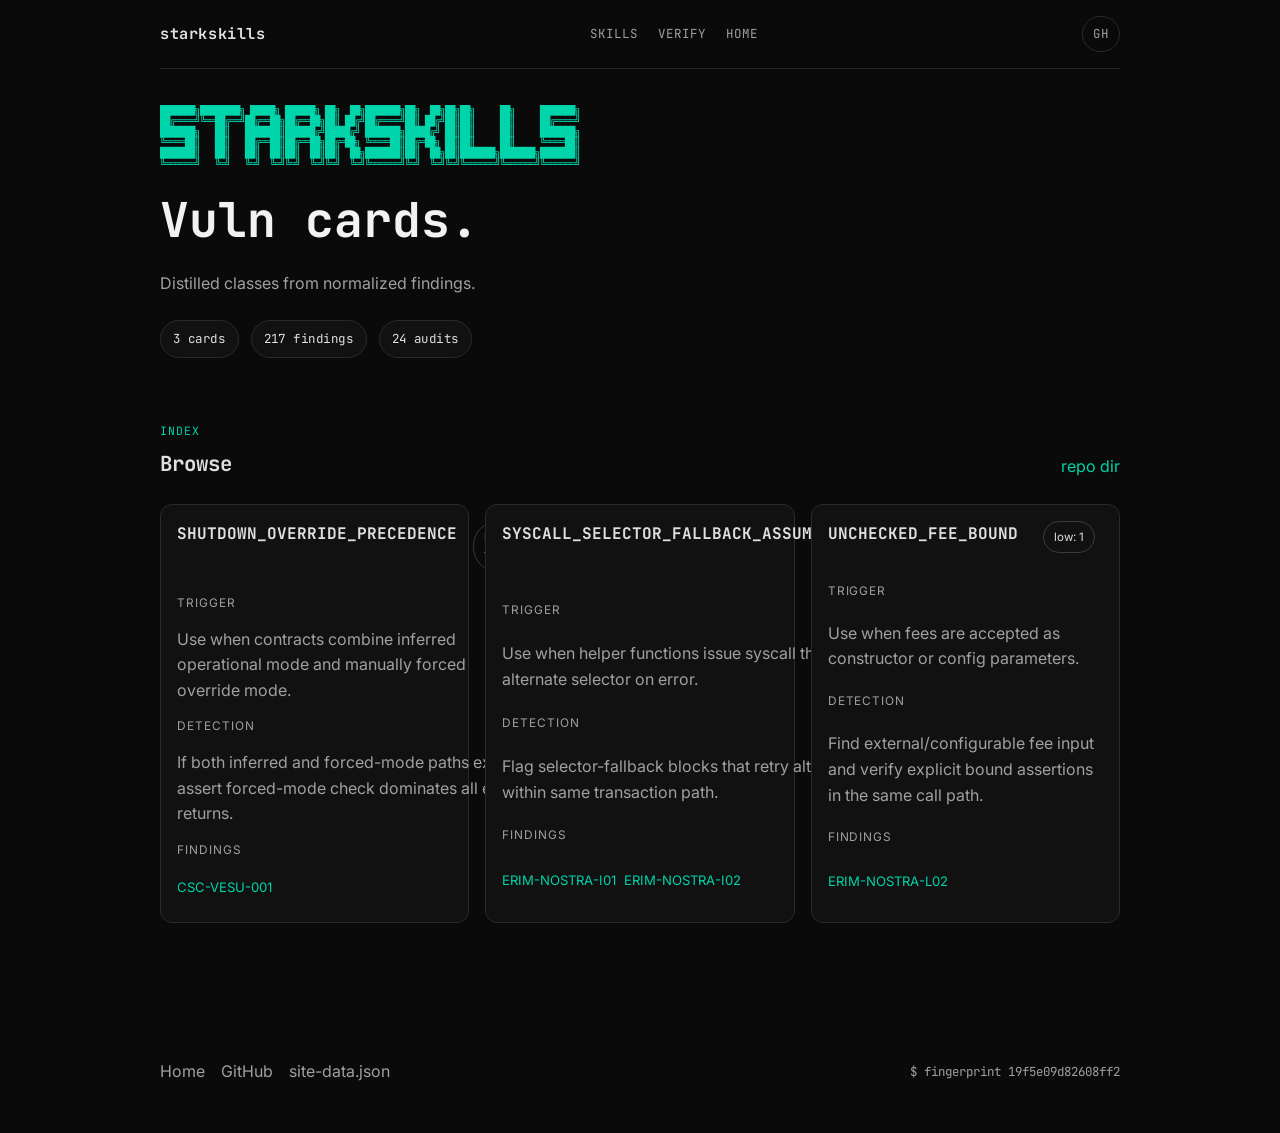
==== website/vuln-cards/index.html @ 50b77cc7 "Merge main into codex/benchmark-v050-hardening and resolve conflicts" ====
<!DOCTYPE html>
<html lang="en">
<head>
  <meta charset="utf-8" />
  <meta name="viewport" content="width=device-width, initial-scale=1" />
  <title>starkskills | vuln cards</title>
  <meta name="description" content="Distilled vulnerability cards from Starknet audit findings." />
  <meta name="theme-color" content="#0a0a0a" />
  <link rel="preconnect" href="https://fonts.googleapis.com" />
  <link rel="preconnect" href="https://fonts.gstatic.com" crossorigin />
  <link href="https://fonts.googleapis.com/css2?family=Inter:wght@400;500;600;700&family=JetBrains+Mono:wght@400;500;700;800&display=swap" rel="stylesheet" />
  <link rel="stylesheet" href="../assets/site.css" />
  <link rel="icon" href="https://starkskills.org/assets/favicon.svg" type="image/svg+xml" />
  <link rel="canonical" href="https://starkskills.org/vuln-cards/" />
  <meta property="og:url" content="https://starkskills.org/vuln-cards/" />
  <meta property="og:type" content="website" />
  <meta property="og:title" content="starkskills | vuln cards" />
  <meta property="og:description" content="Distilled vulnerability cards from Starknet audit findings." />
  <meta name="twitter:card" content="summary_large_image" />
  <meta name="twitter:title" content="starkskills | vuln cards" />
  <meta name="twitter:description" content="Distilled vulnerability cards from Starknet audit findings." />
  <meta property="og:image" content="https://starkskills.org/assets/og-card.png" />
  <meta name="twitter:image" content="https://starkskills.org/assets/og-card.png" />
</head>
<body>
  <header class="topbar">
    <a class="brand" href="../">starkskills</a>
    <nav class="site-nav" aria-label="Secondary navigation">
      <a href="../#skills">skills</a>
      <a href="../#verify">verify</a>
      <a href="../">home</a>
    </nav>
    <a class="nav-icon" href="https://github.com/keep-starknet-strange/starknet-skills/tree/main/datasets/distilled/vuln-cards" target="_blank" rel="noreferrer" aria-label="Open vulnerability cards directory">gh</a>
  </header>

  <main class="shell">
    <section class="hero reveal">
      <pre class="ascii-logo ascii-logo--small" aria-label="STARKSKILLS">███████╗████████╗ █████╗ ██████╗ ██╗  ██╗███████╗██╗  ██╗██╗██╗     ██╗     ███████╗
██╔════╝╚══██╔══╝██╔══██╗██╔══██╗██║ ██╔╝██╔════╝██║ ██╔╝██║██║     ██║     ██╔════╝
███████╗   ██║   ███████║██████╔╝█████╔╝ ███████╗█████╔╝ ██║██║     ██║     ███████╗
╚════██║   ██║   ██╔══██║██╔══██╗██╔═██╗ ╚════██║██╔═██╗ ██║██║     ██║     ╚════██║
███████║   ██║   ██║  ██║██║  ██║██║  ██╗███████║██║  ██╗██║███████╗███████╗███████║
╚══════╝   ╚═╝   ╚═╝  ╚═╝╚═╝  ╚═╝╚═╝  ╚═╝╚══════╝╚═╝  ╚═╝╚═╝╚══════╝╚══════╝╚══════╝</pre>
      <h1>Vuln cards.</h1>
      <p class="hero-copy">Distilled classes from normalized findings.</p>
      <div class="stats-bar">
        <span class="stat-pill">3 cards</span>
        <span class="stat-pill">217 findings</span>
        <span class="stat-pill">24 audits</span>
      </div>
    </section>

    <section class="section reveal">
      <div class="section-head">
        <div>
          <p class="section-kicker">Index</p>
          <h2>Browse</h2>
        </div>
        <a href="https://github.com/keep-starknet-strange/starknet-skills/tree/main/datasets/distilled/vuln-cards" target="_blank" rel="noreferrer">repo dir</a>
      </div>
      <div class="vuln-grid">
        <article class="vuln-card reveal"><div class="vuln-head"><h3><a href="https://github.com/keep-starknet-strange/starknet-skills/blob/main/datasets/distilled/vuln-cards/SHUTDOWN_OVERRIDE_PRECEDENCE.md" target="_blank" rel="noreferrer">SHUTDOWN_OVERRIDE_PRECEDENCE</a></h3><div><span class="pill">high: 1</span></div></div><p class="meta-label">Trigger</p><p>Use when contracts combine inferred operational mode and manually forced override mode.</p><p class="meta-label">Detection</p><p>If both inferred and forced-mode paths exist, assert forced-mode check dominates all early returns.</p><p class="meta-label">Findings</p><div><a class="finding-link" href="https://github.com/keep-starknet-strange/starknet-skills/search?q=CSC-VESU-001" target="_blank" rel="noreferrer">CSC-VESU-001</a></div></article>
<article class="vuln-card reveal"><div class="vuln-head"><h3><a href="https://github.com/keep-starknet-strange/starknet-skills/blob/main/datasets/distilled/vuln-cards/SYSCALL_SELECTOR_FALLBACK_ASSUMPTION.md" target="_blank" rel="noreferrer">SYSCALL_SELECTOR_FALLBACK_ASSUMPTION</a></h3><div><span class="pill">info: 2</span></div></div><p class="meta-label">Trigger</p><p>Use when helper functions issue syscall then fallback to alternate selector on error.</p><p class="meta-label">Detection</p><p>Flag selector-fallback blocks that retry alternate selector within same transaction path.</p><p class="meta-label">Findings</p><div><a class="finding-link" href="https://github.com/keep-starknet-strange/starknet-skills/search?q=ERIM-NOSTRA-I01" target="_blank" rel="noreferrer">ERIM-NOSTRA-I01</a><a class="finding-link" href="https://github.com/keep-starknet-strange/starknet-skills/search?q=ERIM-NOSTRA-I02" target="_blank" rel="noreferrer">ERIM-NOSTRA-I02</a></div></article>
<article class="vuln-card reveal"><div class="vuln-head"><h3><a href="https://github.com/keep-starknet-strange/starknet-skills/blob/main/datasets/distilled/vuln-cards/UNCHECKED_FEE_BOUND.md" target="_blank" rel="noreferrer">UNCHECKED_FEE_BOUND</a></h3><div><span class="pill">low: 1</span></div></div><p class="meta-label">Trigger</p><p>Use when fees are accepted as constructor or config parameters.</p><p class="meta-label">Detection</p><p>Find external/configurable fee input and verify explicit bound assertions in the same call path.</p><p class="meta-label">Findings</p><div><a class="finding-link" href="https://github.com/keep-starknet-strange/starknet-skills/search?q=ERIM-NOSTRA-L02" target="_blank" rel="noreferrer">ERIM-NOSTRA-L02</a></div></article>
      </div>
    </section>
  </main>

  <footer class="footer">
    <div class="footer-links">
      <a href="../">Home</a>
      <a href="https://github.com/keep-starknet-strange/starknet-skills" target="_blank" rel="noreferrer">GitHub</a>
      <a href="../data/site-data.json">site-data.json</a>
    </div>
    <div class="fingerprint">$ fingerprint 19f5e09d82608ff2</div>
  </footer>

  <script>
(() => {
  const prefersReducedMotion = window.matchMedia('(prefers-reduced-motion: reduce)').matches;

  const setCopied = (button) => {
    const previous = button.textContent;
    button.textContent = 'copied';
    button.classList.add('is-copied');
    window.setTimeout(() => {
      button.textContent = previous;
      button.classList.remove('is-copied');
    }, 2000);
  };

  document.addEventListener('click', async (event) => {
    const copyButton = event.target.closest('.copy-button');
    if (copyButton) {
      const text = copyButton.getAttribute('data-copy');
      if (text) {
        try {
          await navigator.clipboard.writeText(text);
          setCopied(copyButton);
        } catch (_error) {
          copyButton.textContent = 'failed';
          window.setTimeout(() => {
            copyButton.textContent = copyButton.classList.contains('icon-button') ? 'cp' : 'copy';
          }, 1500);
        }
      }
      return;
    }

    const card = event.target.closest('.module-card[data-href]');
    if (card && !event.target.closest('a, button')) {
      const href = card.getAttribute('data-href');
      if (href) {
        window.open(href, '_blank', 'noopener,noreferrer');
      }
    }
  });

  if (prefersReducedMotion) {
    document.querySelectorAll('.reveal').forEach((element) => element.classList.add('is-visible'));
    return;
  }

  const revealObserver = new IntersectionObserver((entries) => {
    entries.forEach((entry) => {
      if (!entry.isIntersecting) return;
      entry.target.classList.add('is-visible');
      revealObserver.unobserve(entry.target);
    });
  }, { threshold: 0.12, rootMargin: '0px 0px -40px 0px' });

  document.querySelectorAll('.reveal').forEach((element) => revealObserver.observe(element));

  const countObserver = new IntersectionObserver((entries) => {
    entries.forEach((entry) => {
      if (!entry.isIntersecting) return;
      const element = entry.target;
      const target = Number(element.getAttribute('data-value'));
      if (!Number.isFinite(target)) {
        countObserver.unobserve(element);
        return;
      }
      const decimals = String(target).includes('.') ? 1 : 0;
      const duration = 450;
      const start = performance.now();
      const tick = (now) => {
        const progress = Math.min((now - start) / duration, 1);
        const value = target * progress;
        element.textContent = value.toFixed(decimals);
        if (progress < 1) {
          requestAnimationFrame(tick);
        } else {
          element.textContent = target.toFixed(decimals);
        }
      };
      requestAnimationFrame(tick);
      countObserver.unobserve(element);
    });
  }, { threshold: 0.3 });

  document.querySelectorAll('.count-up[data-value]').forEach((element) => countObserver.observe(element));
})();
</script>
</body>
</html>
---- website/assets/site.css ----
:root {
  --bg: #0a0a0a;
  --panel: #111111;
  --panel-2: #151515;
  --panel-3: #1a1a1a;
  --text: #e0e0e0;
  --muted: #a0a0a0;
  --border: #2a2a2a;
  --border-strong: #3a3a3a;
  --accent: #00d4aa;
  --accent-soft: rgba(0, 212, 170, 0.12);
  --ok: #35d07f;
  --focus: rgba(0, 212, 170, 0.28);
  --shadow: 0 18px 32px rgba(0, 0, 0, 0.24);
  --radius: 12px;
  --radius-sm: 8px;
  --container: 960px;
}

* {
  box-sizing: border-box;
}

html {
  scroll-behavior: smooth;
}

body {
  margin: 0;
  min-height: 100vh;
  background: var(--bg);
  color: var(--text);
  font-family: Inter, system-ui, sans-serif;
  line-height: 1.6;
}

::selection {
  background: var(--accent-soft);
}

img,
svg {
  display: block;
  max-width: 100%;
}

pre,
code,
.brand,
.site-nav a,
.stat-pill,
.section-kicker,
.status,
.module-sigil,
.icon-button,
.copy-button,
.fingerprint,
.workflow li,
.score-metric strong,
.ascii-logo,
.step-index,
.step-stat,
.verify-name,
.verify-meta,
.nav-icon {
  font-family: "JetBrains Mono", "Fira Code", monospace;
}

h1,
h2,
h3,
p,
ul {
  margin: 0;
}

a,
button {
  cursor: pointer;
}

a {
  color: var(--accent);
  text-decoration: none;
}

a:hover {
  color: #7cecd7;
}

a:focus-visible,
button:focus-visible {
  outline: none;
  box-shadow: 0 0 0 3px var(--focus);
  border-radius: 10px;
}

.topbar,
.shell,
.footer {
  width: min(var(--container), calc(100% - 32px));
  margin: 0 auto;
}

.topbar {
  position: sticky;
  top: 0;
  z-index: 20;
  display: grid;
  grid-template-columns: auto 1fr auto;
  gap: 16px;
  align-items: center;
  padding: 16px 0;
  backdrop-filter: blur(12px);
  background: rgba(10, 10, 10, 0.8);
  border-bottom: 1px solid rgba(42, 42, 42, 0.9);
}

.brand {
  color: var(--text);
  font-size: 0.95rem;
  font-weight: 700;
  letter-spacing: 0.04em;
  text-transform: lowercase;
}

.site-nav {
  display: flex;
  justify-content: center;
  gap: 20px;
  flex-wrap: wrap;
}

.site-nav a,
.nav-icon {
  color: var(--muted);
  font-size: 0.78rem;
  text-transform: uppercase;
  letter-spacing: 0.08em;
}

.nav-icon {
  border: 1px solid var(--border);
  border-radius: 999px;
  padding: 7px 10px;
}

.shell {
  padding: 36px 0 72px;
}

.hero,
.section {
  margin-bottom: 64px;
}

.hero {
  display: grid;
  gap: 24px;
}

.ascii-logo {
  max-width: 100%;
  overflow-x: auto;
  padding: 0;
  border: 0;
  border-radius: 0;
  background: transparent;
  color: var(--accent);
  font-size: 11px;
  line-height: 1.2;
  box-shadow: none;
}

.ascii-logo--small {
  font-size: 9px;
}

.hero h1 {
  max-width: 18ch;
  font-size: clamp(2rem, 5vw, 3rem);
  line-height: 1.1;
  color: #f2f2f2;
  font-family: "JetBrains Mono", "Fira Code", monospace;
}

.hero-copy,
.section-copy,
.section-note,
.command-head p,
.pipeline-step p,
.module-card p,
.vuln-card p {
  color: var(--muted);
}

.stats-bar {
  display: flex;
  flex-wrap: wrap;
  gap: 12px;
}

.stat-pill {
  display: inline-flex;
  align-items: center;
  min-height: 34px;
  padding: 8px 12px;
  border: 1px solid var(--border);
  border-radius: 999px;
  background: var(--panel);
  color: var(--text);
  font-size: 0.78rem;
  letter-spacing: 0.04em;
}

.hero-install {
  display: grid;
  gap: 16px;
}

.command-stack {
  display: grid;
  gap: 16px;
}

.command-card,
.module-card,
.pipeline-step,
.vuln-card,
.verify-link,
.score-metric,
.workflow li {
  border: 1px solid var(--border);
  border-radius: var(--radius);
  background: var(--panel);
}

.command-card {
  padding: 18px;
}

.command-card--primary {
  background: var(--panel-2);
  border-color: var(--border-strong);
}

.command-head,
.section-head,
.module-head,
.vuln-head {
  display: flex;
  align-items: flex-start;
  justify-content: space-between;
  gap: 16px;
}

.command-head {
  margin-bottom: 14px;
}

.command-head h2,
.section-head h2,
.module-card h3,
.vuln-card h3,
.pipeline-step h3 {
  font-family: "JetBrains Mono", "Fira Code", monospace;
}

.command-head h2 {
  font-size: 1rem;
  color: var(--accent);
}

.command-head p {
  margin-top: 4px;
  font-size: 0.94rem;
}

pre {
  margin: 0;
  padding: 16px;
  border: 1px solid var(--border);
  border-radius: 8px;
  background: var(--panel-3);
  overflow-x: auto;
  scrollbar-width: thin;
  scrollbar-color: var(--border-strong) var(--panel-3);
}

pre::-webkit-scrollbar {
  height: 8px;
}

pre::-webkit-scrollbar-thumb {
  background: var(--border-strong);
  border-radius: 999px;
}

code {
  font-family: "JetBrains Mono", "Fira Code", monospace;
  font-size: 0.84rem;
  color: var(--text);
}

.copy-button,
.icon-button,
.inline-copy {
  border: 1px solid var(--border-strong);
  border-radius: 8px;
  background: transparent;
  color: var(--accent);
  padding: 9px 12px;
  font-size: 0.76rem;
  line-height: 1;
  text-transform: lowercase;
}

.copy-button:hover,
.icon-button:hover,
.inline-copy:hover,
.nav-icon:hover {
  border-color: var(--accent);
  background: var(--accent-soft);
}

.copy-button.is-copied {
  color: var(--ok);
  border-color: var(--ok);
}

.section {
  display: grid;
  gap: 24px;
}

.section-card {
  padding: 20px;
  border: 1px solid var(--border);
  border-radius: var(--radius);
  background: var(--panel);
  box-shadow: var(--shadow);
}

.section-head {
  align-items: flex-end;
  gap: 20px;
}

.section-kicker {
  margin-bottom: 6px;
  font-size: 0.72rem;
  text-transform: uppercase;
  letter-spacing: 0.08em;
  color: var(--accent);
}

.section-head h2 {
  font-size: 1.3rem;
}

.section-links {
  display: flex;
  flex-wrap: wrap;
  gap: 12px;
}

.workflow {
  display: grid;
  grid-template-columns: repeat(4, minmax(0, 1fr));
  gap: 12px;
  padding: 0;
  list-style: none;
}

.workflow li {
  display: grid;
  gap: 8px;
  padding: 16px;
  color: var(--text);
}

.workflow li span {
  color: var(--accent);
  font-size: 0.78rem;
}

.module-grid,
.vuln-grid,
.verify-grid {
  display: grid;
  grid-template-columns: repeat(auto-fill, minmax(280px, 1fr));
  gap: 16px;
}

.module-card,
.vuln-card {
  position: relative;
  display: grid;
  gap: 14px;
  padding: 16px;
  transition: transform 180ms ease, border-color 180ms ease, background 180ms ease;
}

.module-card[data-href] {
  cursor: pointer;
}

.module-card:hover,
.vuln-card:hover {
  transform: translateY(-2px);
  border-color: var(--accent);
  background: #131313;
}

.module-sigil {
  display: inline-flex;
  align-items: center;
  justify-content: center;
  min-width: 52px;
  height: 28px;
  border: 1px solid var(--border-strong);
  border-radius: 999px;
  font-size: 0.72rem;
  color: var(--accent);
}

.status {
  border: 1px solid var(--ok);
  border-radius: 999px;
  padding: 4px 8px;
  color: var(--ok);
  font-size: 0.66rem;
  letter-spacing: 0.08em;
  text-transform: uppercase;
  background: transparent;
}

.module-card h3,
.vuln-card h3 {
  font-size: 1rem;
}

.module-card h3 a,
.vuln-card h3 a {
  color: var(--text);
}

.module-card h3 a:hover,
.vuln-card h3 a:hover {
  color: var(--accent);
}

.module-actions {
  display: flex;
  gap: 10px;
  flex-wrap: wrap;
}

.pipeline-grid {
  display: grid;
  grid-template-columns: repeat(5, minmax(0, 1fr));
  gap: 14px;
}

.pipeline-step {
  position: relative;
  padding: 18px 16px;
}

.pipeline-step:not(:last-child)::after {
  content: "";
  position: absolute;
  top: 34px;
  right: -12px;
  width: 18px;
  height: 1px;
  background: var(--accent);
}

.pipeline-step:not(:last-child)::before {
  content: ">";
  position: absolute;
  top: 23px;
  right: -12px;
  color: var(--accent);
  font-family: "JetBrains Mono", "Fira Code", monospace;
  font-size: 0.78rem;
  line-height: 1;
}

.step-index {
  color: var(--accent);
  font-size: 0.76rem;
  margin-bottom: 10px;
}

.pipeline-step h3 {
  font-size: 0.92rem;
  text-transform: uppercase;
  letter-spacing: 0.06em;
}

.step-stat {
  margin: 12px 0 8px;
  font-size: 1.65rem;
  line-height: 1;
  color: var(--text);
}

.pipeline-step p {
  font-size: 0.9rem;
}

.score-grid {
  display: grid;
  grid-template-columns: repeat(3, minmax(0, 1fr));
  gap: 16px;
}

.score-metric {
  position: relative;
  padding: 20px 18px;
}

.score-metric p {
  margin-bottom: 10px;
  color: var(--muted);
  font-size: 0.8rem;
  text-transform: uppercase;
  letter-spacing: 0.08em;
}

.score-metric strong {
  font-size: clamp(2rem, 5vw, 3rem);
  line-height: 1;
}

.metric-ok {
  position: absolute;
  top: 18px;
  right: 18px;
  width: 10px;
  height: 10px;
  border-radius: 999px;
  background: var(--ok);
  box-shadow: 0 0 0 5px rgba(53, 208, 127, 0.12);
}

.verify-link {
  display: grid;
  gap: 6px;
  padding: 14px 16px;
  color: var(--text);
  transition: border-color 180ms ease, transform 180ms ease;
}

.verify-link:hover {
  transform: translateY(-2px);
  border-color: var(--accent);
}

.verify-name {
  color: var(--accent);
  font-size: 0.84rem;
  text-transform: uppercase;
  letter-spacing: 0.08em;
}

.verify-meta {
  color: var(--muted);
  font-size: 0.78rem;
}

.meta-label {
  color: var(--accent);
  font-size: 0.74rem;
  text-transform: uppercase;
  letter-spacing: 0.08em;
}

.pill {
  display: inline-flex;
  align-items: center;
  margin: 0 8px 8px 0;
  padding: 6px 10px;
  border: 1px solid var(--border-strong);
  border-radius: 999px;
  background: transparent;
  color: var(--text);
  font-size: 0.72rem;
}

.pill-muted,
.muted {
  color: var(--muted);
}

.finding-link {
  display: inline-flex;
  margin: 0 8px 8px 0;
  color: var(--accent);
  font-size: 0.82rem;
}

.footer {
  display: flex;
  justify-content: space-between;
  align-items: center;
  gap: 16px;
  padding: 0 0 48px;
}

.footer-links {
  display: flex;
  gap: 16px;
  flex-wrap: wrap;
}

.footer-links a {
  color: var(--muted);
}

.fingerprint {
  color: var(--muted);
  font-size: 0.78rem;
}

.reveal {
  opacity: 0;
  transform: translateY(10px);
  transition: opacity 220ms ease, transform 220ms ease;
}

.reveal.is-visible {
  opacity: 1;
  transform: translateY(0);
}

@media (max-width: 920px) {
  .pipeline-grid,
  .score-grid,
  .workflow {
    grid-template-columns: repeat(2, minmax(0, 1fr));
  }

  .pipeline-step:not(:last-child)::after {
    display: none;
  }

  .pipeline-step:not(:last-child)::before {
    display: none;
  }
}

@media (max-width: 720px) {
  .topbar {
    grid-template-columns: 1fr;
    justify-items: start;
  }

  .site-nav {
    justify-content: flex-start;
  }

  .shell {
    padding-top: 28px;
  }

  .hero,
  .section {
    margin-bottom: 48px;
  }

  .ascii-logo {
    font-size: 8px;
  }

  .workflow,
  .pipeline-grid,
  .score-grid,
  .module-grid,
  .vuln-grid,
  .verify-grid {
    grid-template-columns: 1fr;
  }

  .command-head,
  .section-head,
  .vuln-head,
  .footer {
    flex-direction: column;
    align-items: flex-start;
  }
}

@media (prefers-reduced-motion: reduce) {
  html {
    scroll-behavior: auto;
  }

  .reveal {
    opacity: 1;
    transform: none;
    transition: none;
  }

  .module-card,
  .vuln-card,
  .verify-link {
    transition: none;
  }
}
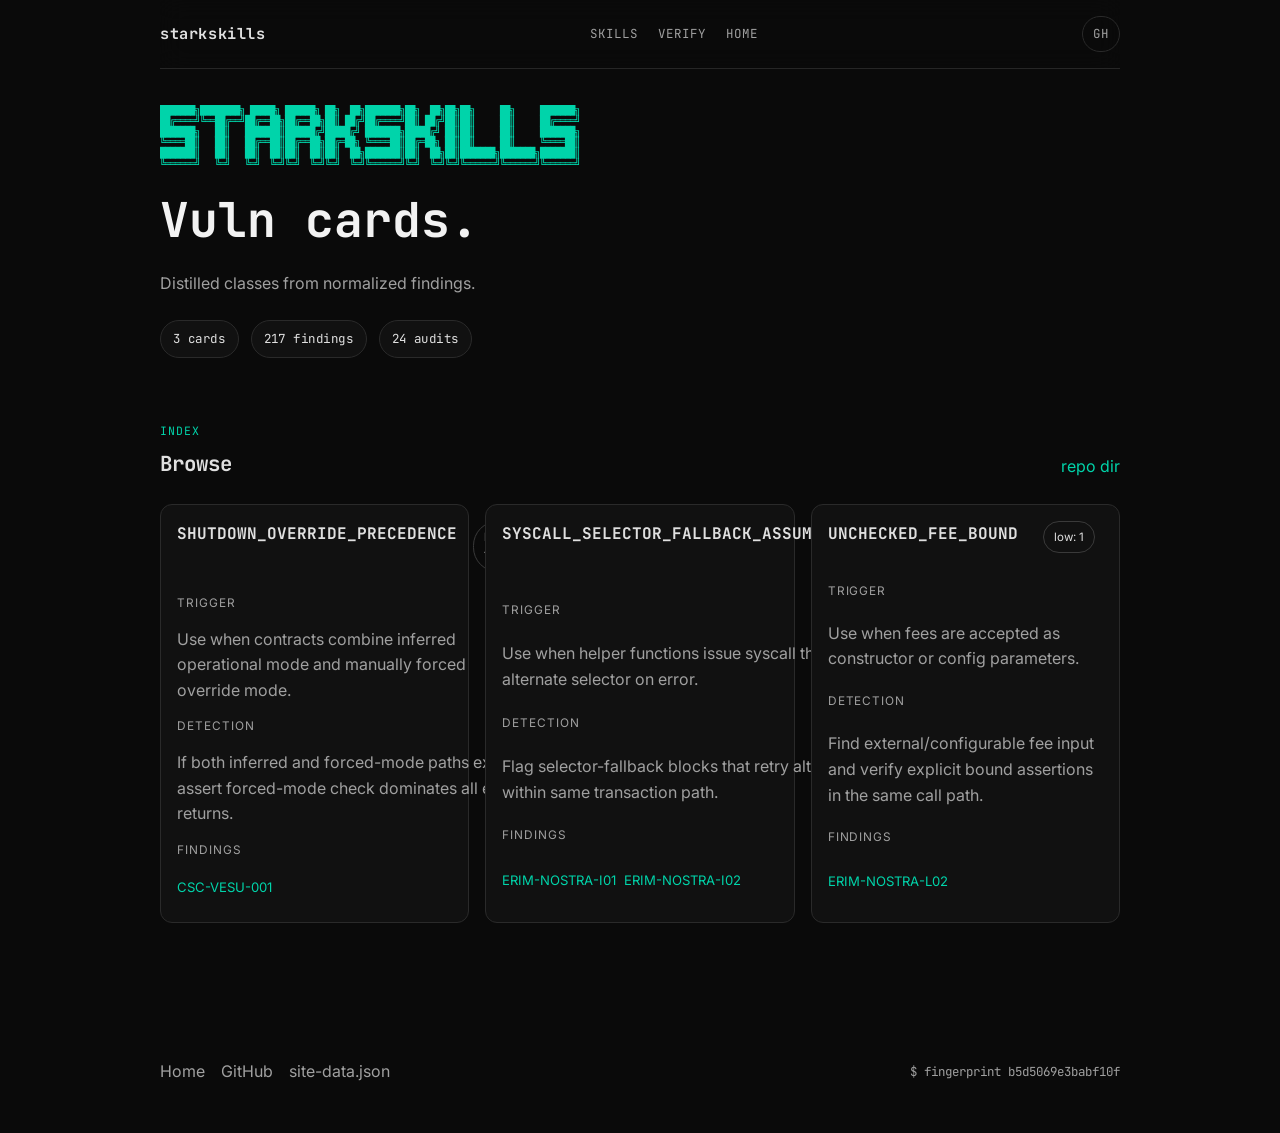
==== commit 724b1240: "chore(site): refresh generated snapshots after benchmark expansion" ====
--- a/website/vuln-cards/index.html
+++ b/website/vuln-cards/index.html
@@ -72,7 +72,7 @@
       <a href="https://github.com/keep-starknet-strange/starknet-skills" target="_blank" rel="noreferrer">GitHub</a>
       <a href="../data/site-data.json">site-data.json</a>
     </div>
-    <div class="fingerprint">$ fingerprint 19f5e09d82608ff2</div>
+    <div class="fingerprint">$ fingerprint b5d5069e3babf10f</div>
   </footer>
 
   <script>
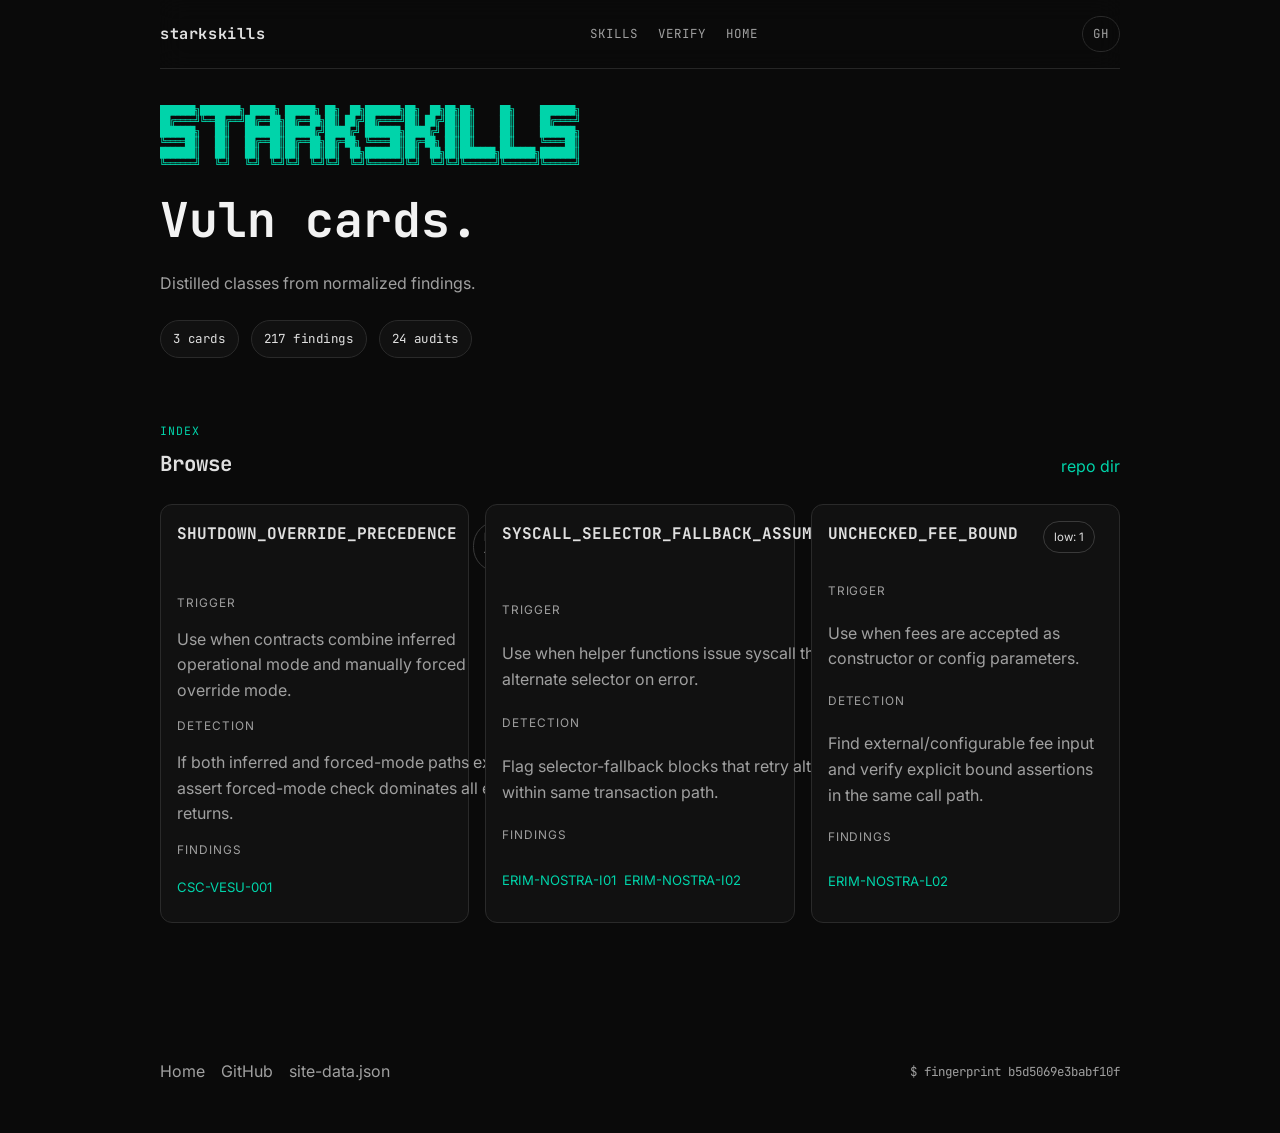
==== commit dadf5de5: "fix: preserve scorecard metric precision in animated site counters" ====
--- a/website/vuln-cards/index.html
+++ b/website/vuln-cards/index.html
@@ -140,7 +140,8 @@
         countObserver.unobserve(element);
         return;
       }
-      const decimals = String(target).includes('.') ? 1 : 0;
+      const parsedDecimals = Number(element.getAttribute('data-decimals') ?? 0);
+      const decimals = Number.isFinite(parsedDecimals) && parsedDecimals >= 0 ? parsedDecimals : 0;
       const duration = 450;
       const start = performance.now();
       const tick = (now) => {
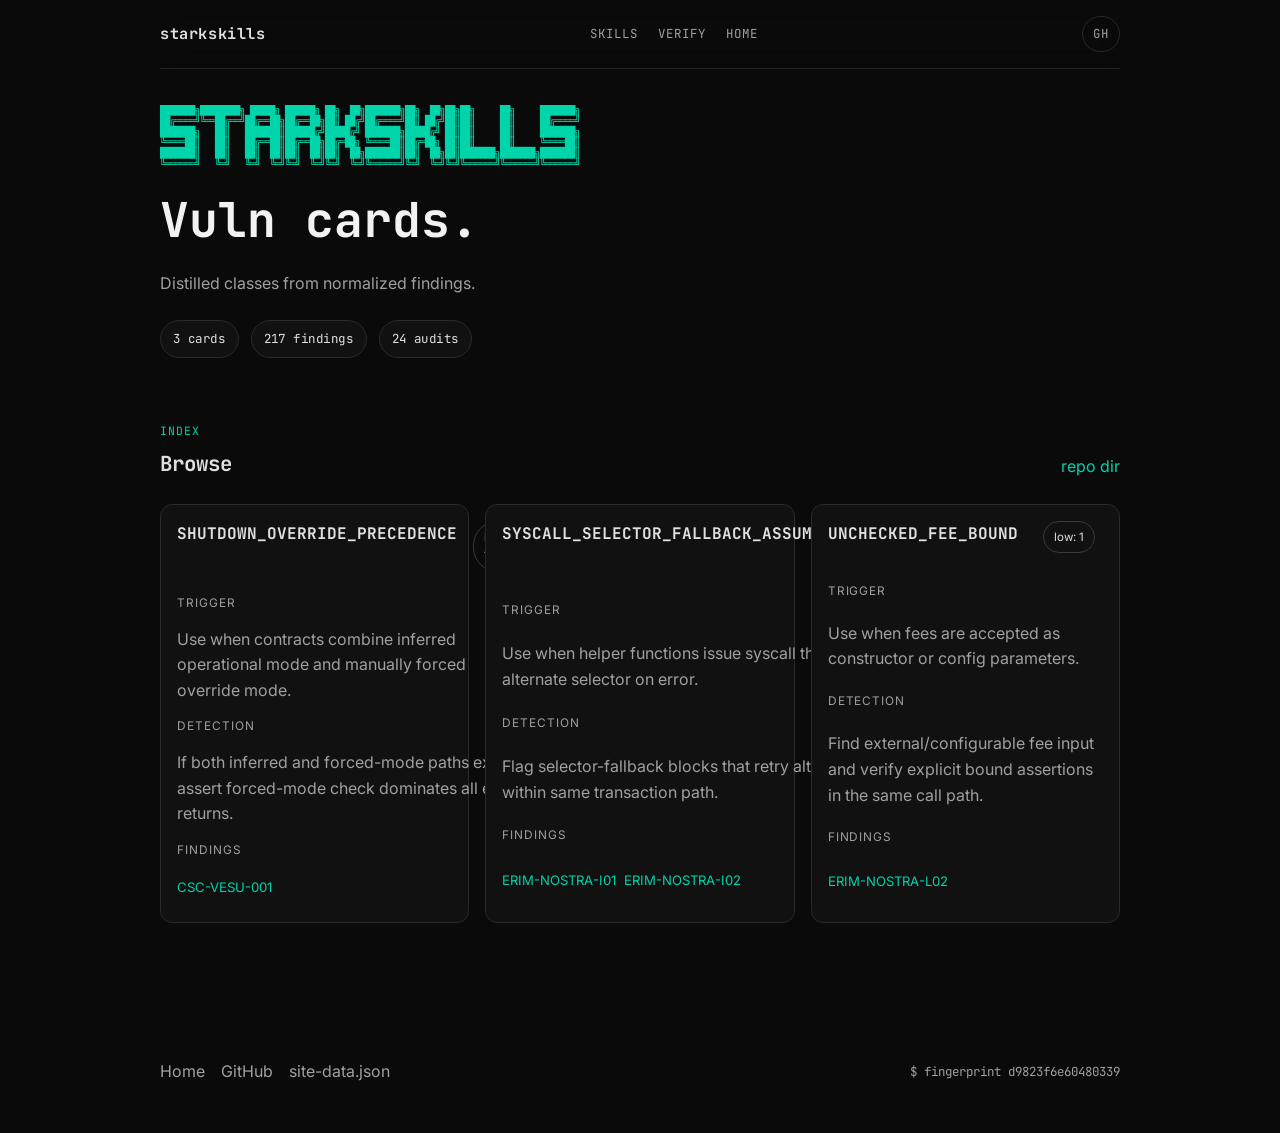
==== commit d111307b: "harden sarif remap lifecycle and refresh website snapshots" ====
--- a/website/vuln-cards/index.html
+++ b/website/vuln-cards/index.html
@@ -72,7 +72,7 @@
       <a href="https://github.com/keep-starknet-strange/starknet-skills" target="_blank" rel="noreferrer">GitHub</a>
       <a href="../data/site-data.json">site-data.json</a>
     </div>
-    <div class="fingerprint">$ fingerprint b5d5069e3babf10f</div>
+    <div class="fingerprint">$ fingerprint d9823f6e60480339</div>
   </footer>
 
   <script>
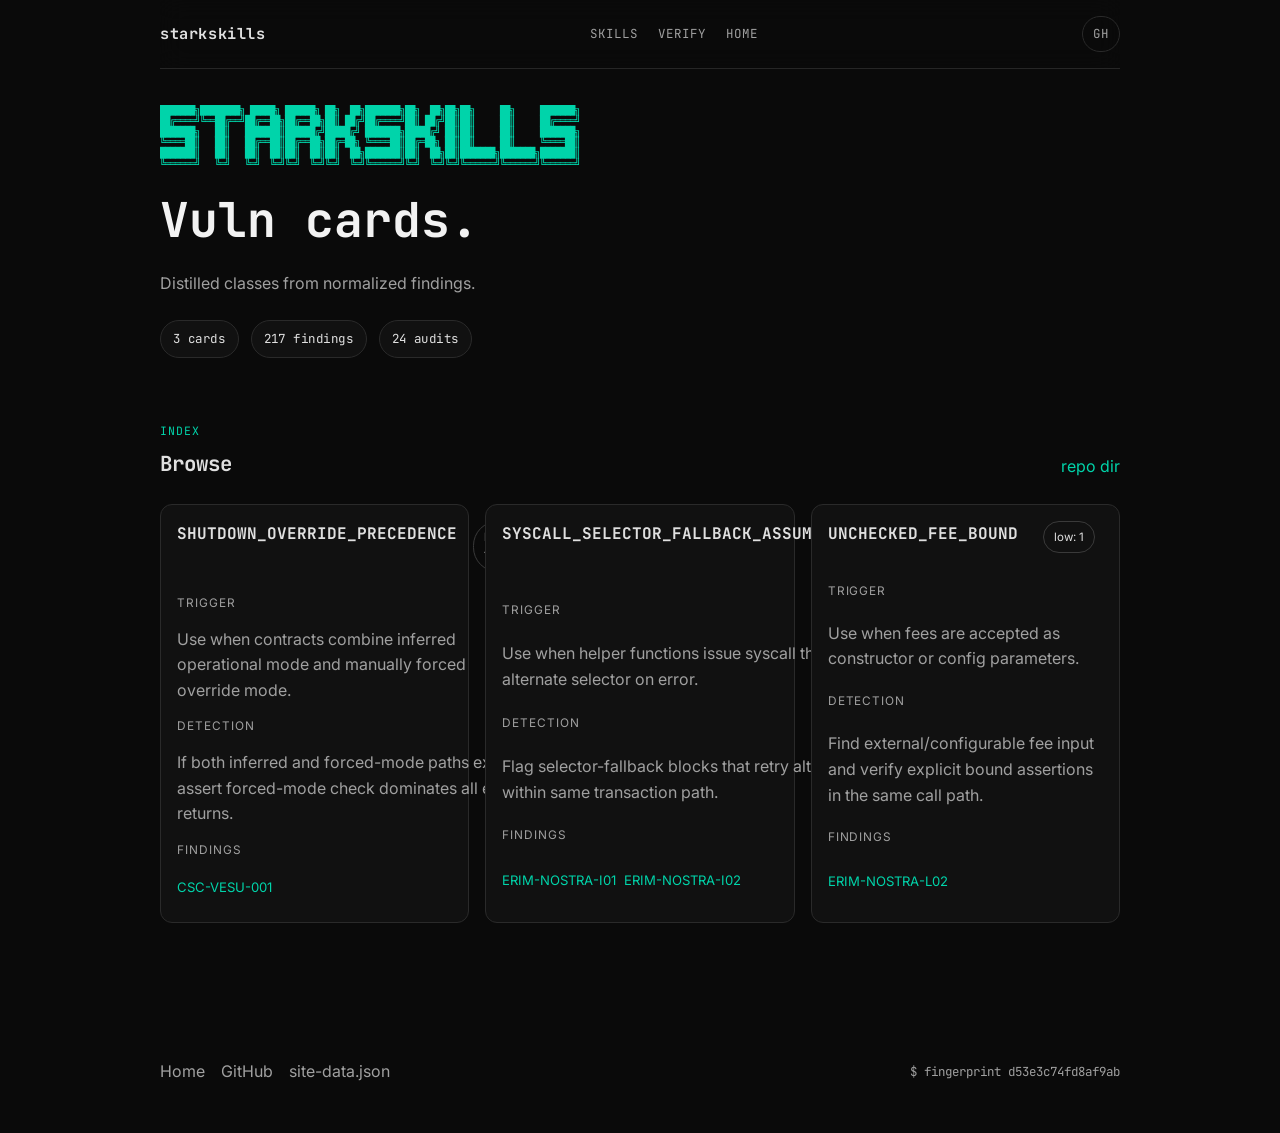
==== commit 66a67de9: "refresh website fingerprint after scorecard/docs updates" ====
--- a/website/vuln-cards/index.html
+++ b/website/vuln-cards/index.html
@@ -72,7 +72,7 @@
       <a href="https://github.com/keep-starknet-strange/starknet-skills" target="_blank" rel="noreferrer">GitHub</a>
       <a href="../data/site-data.json">site-data.json</a>
     </div>
-    <div class="fingerprint">$ fingerprint d9823f6e60480339</div>
+    <div class="fingerprint">$ fingerprint d53e3c74fd8af9ab</div>
   </footer>
 
   <script>
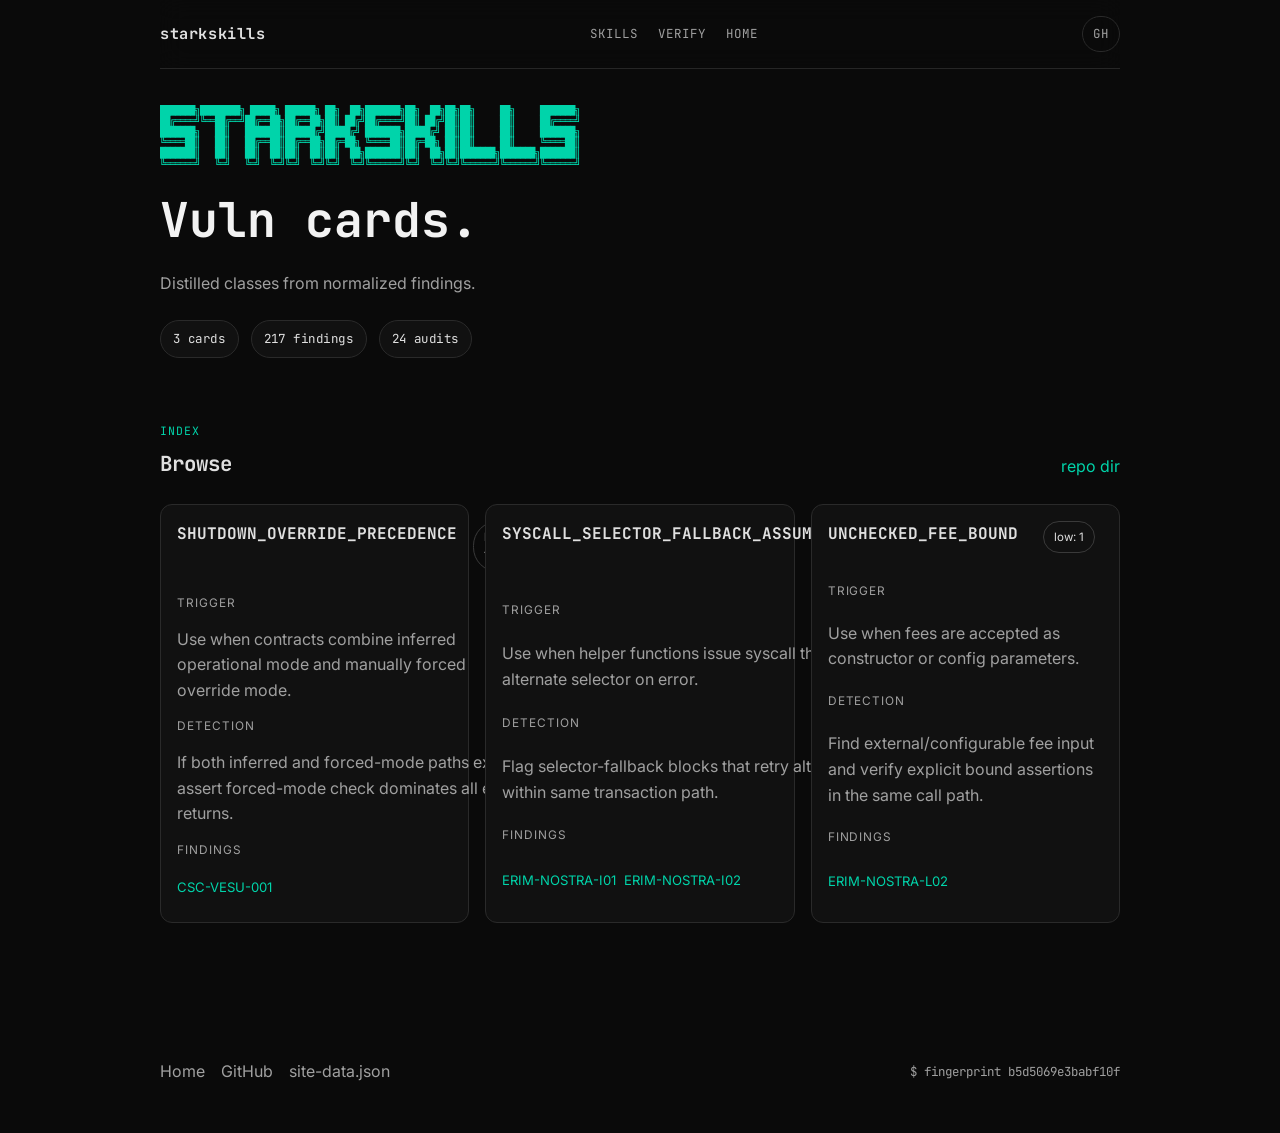
==== commit 1f2e26b5: "docs: remove audit-grade wording and tone down front-end claims (#29) * docs(site): remove audit-gra" ====
--- a/website/vuln-cards/index.html
+++ b/website/vuln-cards/index.html
@@ -72,7 +72,7 @@
       <a href="https://github.com/keep-starknet-strange/starknet-skills" target="_blank" rel="noreferrer">GitHub</a>
       <a href="../data/site-data.json">site-data.json</a>
     </div>
-    <div class="fingerprint">$ fingerprint d53e3c74fd8af9ab</div>
+    <div class="fingerprint">$ fingerprint b5d5069e3babf10f</div>
   </footer>
 
   <script>
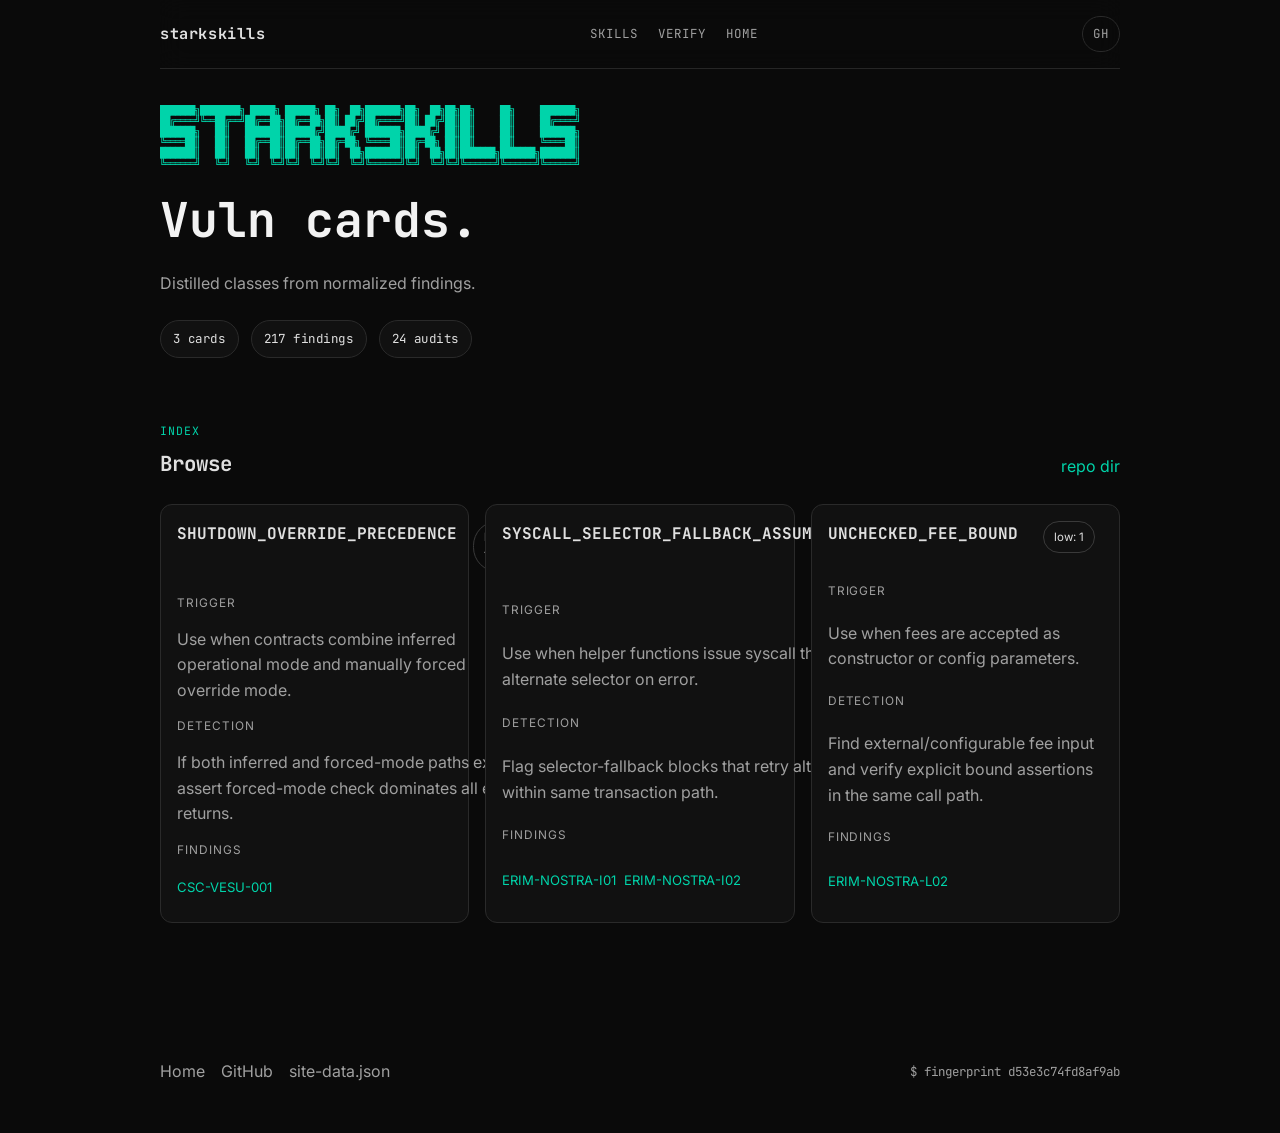
==== commit 61a62ef0: "chore(site): refresh vuln-cards snapshot" ====
--- a/website/vuln-cards/index.html
+++ b/website/vuln-cards/index.html
@@ -72,7 +72,7 @@
       <a href="https://github.com/keep-starknet-strange/starknet-skills" target="_blank" rel="noreferrer">GitHub</a>
       <a href="../data/site-data.json">site-data.json</a>
     </div>
-    <div class="fingerprint">$ fingerprint b5d5069e3babf10f</div>
+    <div class="fingerprint">$ fingerprint d53e3c74fd8af9ab</div>
   </footer>
 
   <script>
@@ -140,8 +140,7 @@
         countObserver.unobserve(element);
         return;
       }
-      const parsedDecimals = Number(element.getAttribute('data-decimals') ?? 0);
-      const decimals = Number.isFinite(parsedDecimals) && parsedDecimals >= 0 ? parsedDecimals : 0;
+      const decimals = String(target).includes('.') ? 1 : 0;
       const duration = 450;
       const start = performance.now();
       const tick = (now) => {
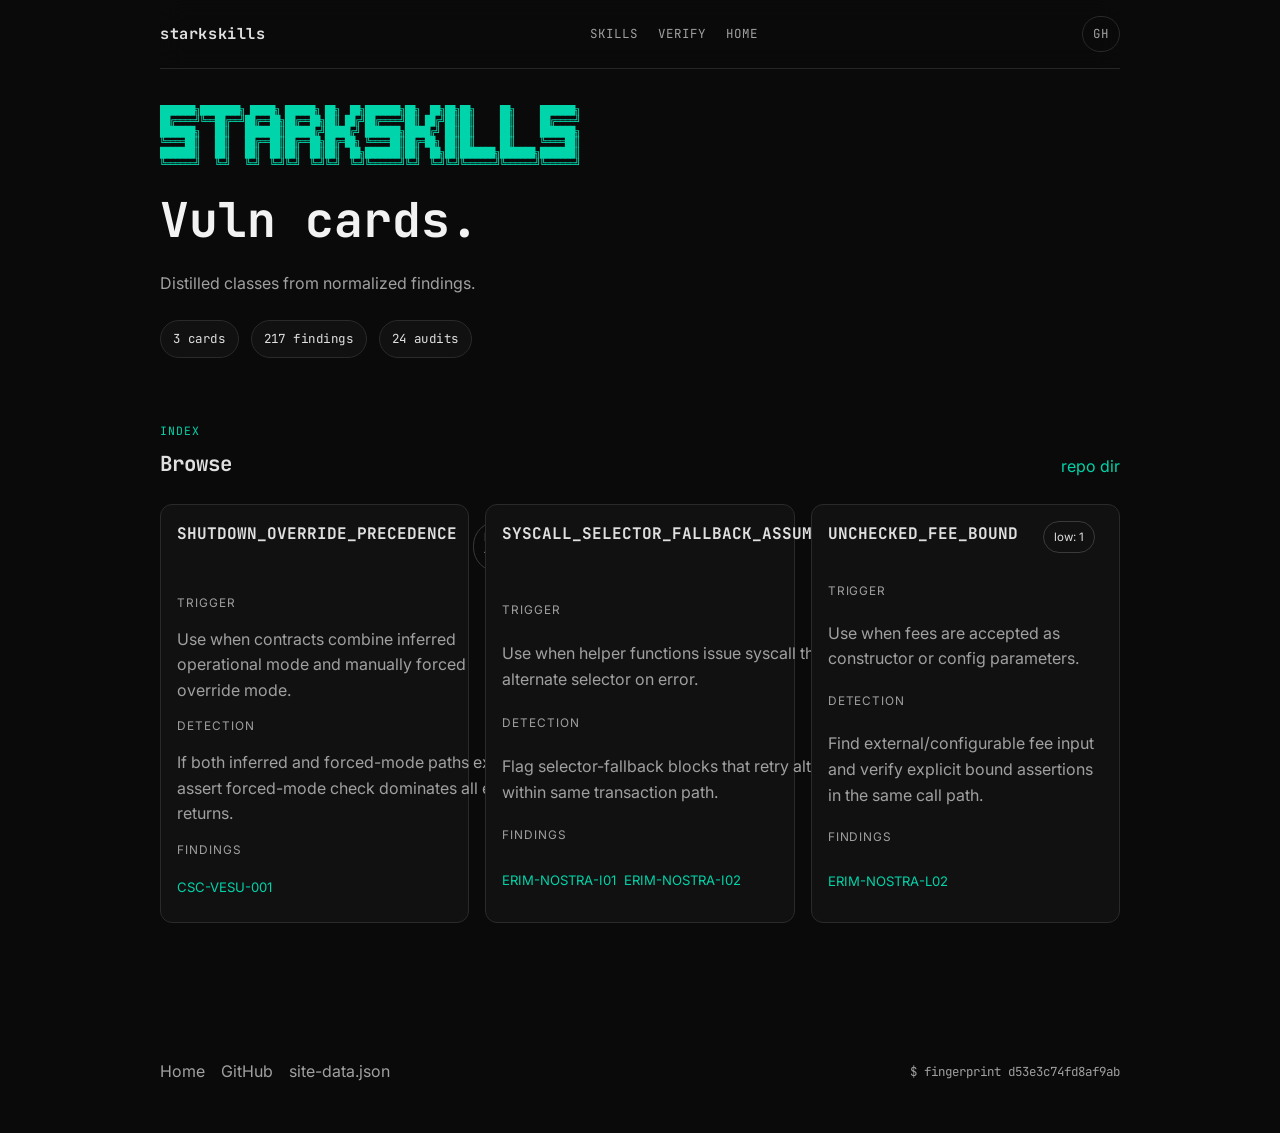
==== commit e9d4a8d4: "fix(site): preserve count-up decimal precision from data-value" ====
--- a/website/vuln-cards/index.html
+++ b/website/vuln-cards/index.html
@@ -135,12 +135,14 @@
     entries.forEach((entry) => {
       if (!entry.isIntersecting) return;
       const element = entry.target;
-      const target = Number(element.getAttribute('data-value'));
+      const rawTarget = element.getAttribute('data-value') || '';
+      const target = Number(rawTarget);
       if (!Number.isFinite(target)) {
         countObserver.unobserve(element);
         return;
       }
-      const decimals = String(target).includes('.') ? 1 : 0;
+      const decimalMatch = rawTarget.match(/\.(\d+)/);
+      const decimals = decimalMatch ? Math.min(decimalMatch[1].length, 6) : 0;
       const duration = 450;
       const start = performance.now();
       const tick = (now) => {
